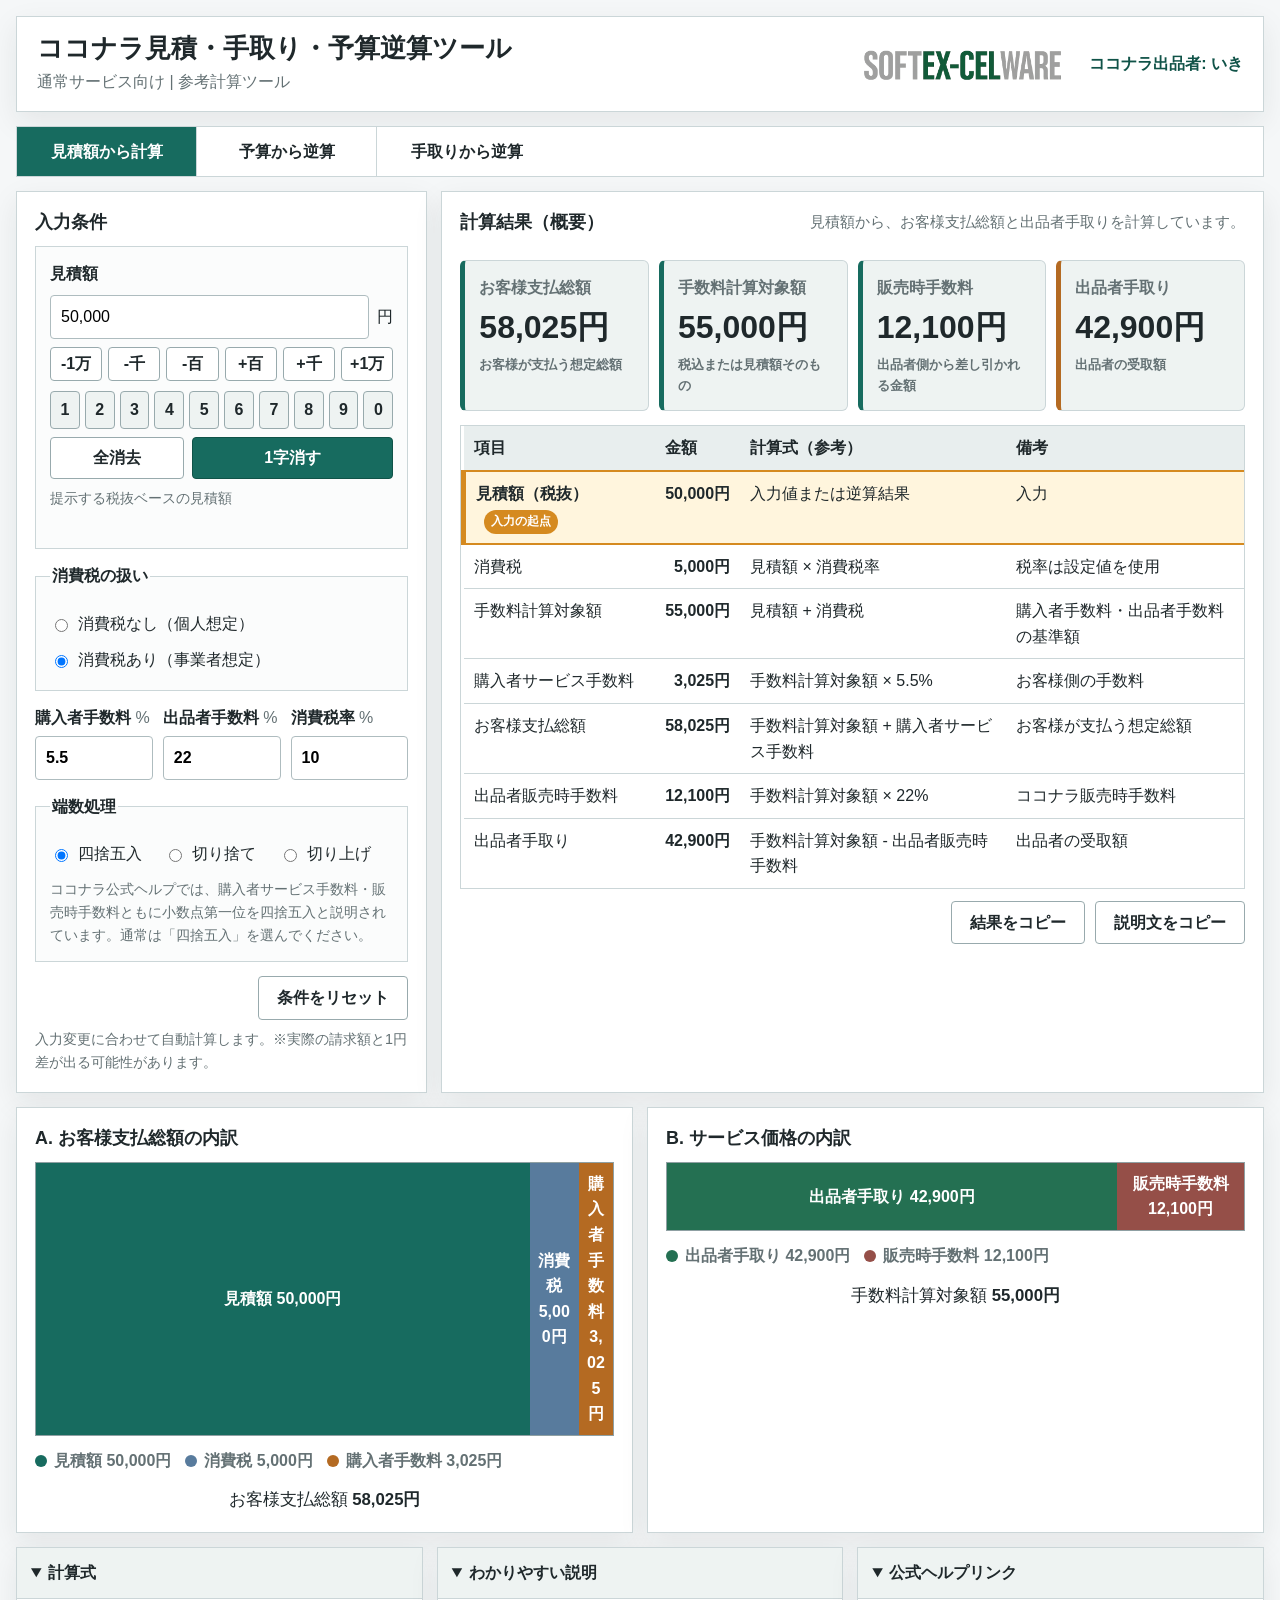
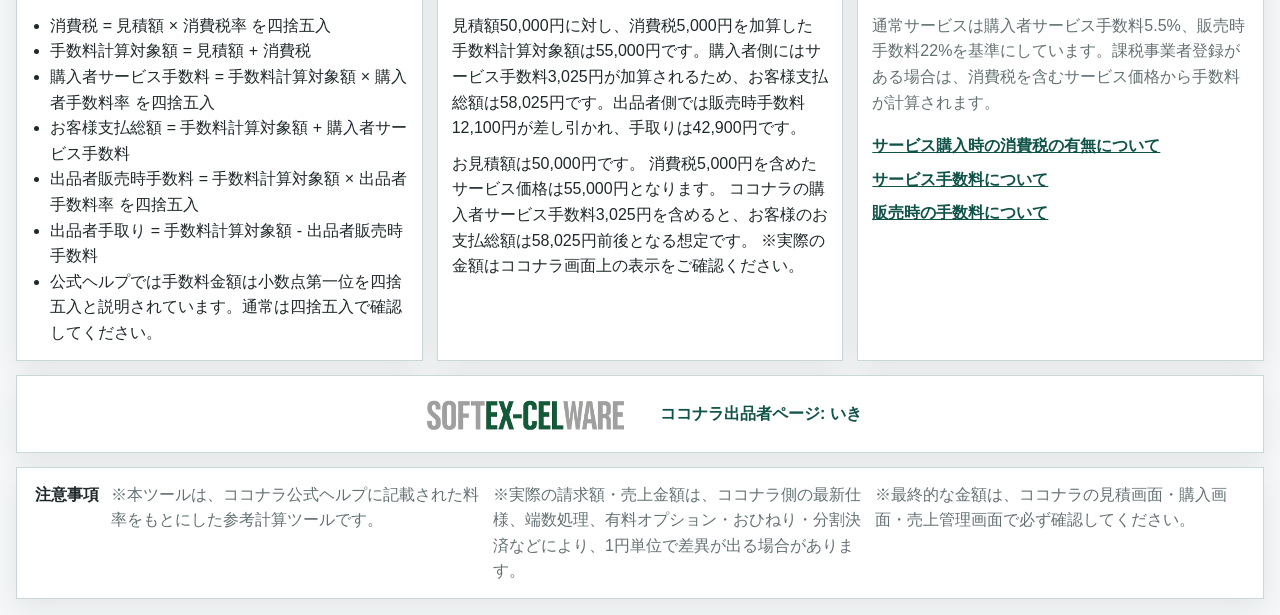
==== index.html @ b49ae282 "Add coconala fee calculator app" ====
<!doctype html>
<html lang="ja">
<head>
  <meta charset="utf-8">
  <meta name="viewport" content="width=device-width, initial-scale=1">
  <title>ココナラ見積・手取り・予算逆算ツール</title>
  <meta name="description" content="ココナラ通常サービス向けの見積額、購入者支払総額、出品者手取りを参考計算するWebツールです。">
  <link rel="stylesheet" href="styles.css">
</head>
<body>
  <div class="app-shell">
    <header class="app-header">
      <div class="title-block">
        <h1>ココナラ見積・手取り・予算逆算ツール</h1>
        <p>通常サービス向け <span aria-hidden="true">|</span> 参考計算ツール</p>
      </div>
      <div class="brand-links" aria-label="関連リンク">
        <a class="brand-logo-link" href="https://www.softex-celware.com/" target="_blank" rel="noreferrer">
          <img src="softex-celwareロゴ 透過 横長.png" alt="Softex Celware">
        </a>
        <a class="profile-link" href="https://coconala.com/users/737430" target="_blank" rel="noreferrer">
          ココナラ出品者: いき
        </a>
      </div>
    </header>

    <nav class="mode-tabs" aria-label="計算モード">
      <button class="mode-tab is-active" type="button" data-mode="fromEstimate">見積額から計算</button>
      <button class="mode-tab" type="button" data-mode="fromBudget">予算から逆算</button>
      <button class="mode-tab" type="button" data-mode="fromNet">手取りから逆算</button>
    </nav>

    <main>
      <section class="workspace">
        <form class="input-panel" id="calculator-form" novalidate>
          <h2>入力条件</h2>

          <div class="field-group primary-input">
            <label for="amount-input" id="amount-label">見積額</label>
            <div class="money-input">
              <input id="amount-input" name="amount" inputmode="numeric" autocomplete="off" value="50,000">
              <span>円</span>
            </div>
            <div class="amount-tools" aria-label="金額を増減">
              <button type="button" data-amount-delta="-10000">-1万</button>
              <button type="button" data-amount-delta="-1000">-千</button>
              <button type="button" data-amount-delta="-100">-百</button>
              <button type="button" data-amount-delta="100">+百</button>
              <button type="button" data-amount-delta="1000">+千</button>
              <button type="button" data-amount-delta="10000">+1万</button>
            </div>
            <div class="number-pad" aria-label="数字入力">
              <button type="button" data-digit="1">1</button>
              <button type="button" data-digit="2">2</button>
              <button type="button" data-digit="3">3</button>
              <button type="button" data-digit="4">4</button>
              <button type="button" data-digit="5">5</button>
              <button type="button" data-digit="6">6</button>
              <button type="button" data-digit="7">7</button>
              <button type="button" data-digit="8">8</button>
              <button type="button" data-digit="9">9</button>
              <button type="button" data-digit="0">0</button>
            </div>
            <div class="number-pad-actions">
              <button type="button" data-number-action="clear">全消去</button>
              <button type="button" data-number-action="backspace">1字消す</button>
            </div>
            <p class="field-note" id="amount-note">提示する税抜ベースの見積額</p>
            <p class="error-message" id="amount-error" role="alert"></p>
          </div>

          <fieldset class="field-group">
            <legend>消費税の扱い</legend>
            <label class="choice">
              <input type="radio" name="taxMode" value="none">
              <span>消費税なし（個人想定）</span>
            </label>
            <label class="choice">
              <input type="radio" name="taxMode" value="taxable" checked>
              <span>消費税あり（事業者想定）</span>
            </label>
          </fieldset>

          <div class="settings-grid" aria-label="各種設定">
            <label>
              <span>購入者手数料</span>
              <input id="buyer-fee-rate" name="buyerFeeRate" type="number" min="0" max="100" step="0.1" value="5.5">
            </label>
            <label>
              <span>出品者手数料</span>
              <input id="seller-fee-rate" name="sellerFeeRate" type="number" min="0" max="100" step="0.1" value="22">
            </label>
            <label>
              <span>消費税率</span>
              <input id="tax-rate" name="taxRate" type="number" min="0" max="100" step="0.1" value="10">
            </label>
          </div>

          <fieldset class="field-group">
            <legend>端数処理</legend>
            <label class="choice">
              <input type="radio" name="roundingMode" value="round" checked>
              <span>四捨五入</span>
            </label>
            <label class="choice">
              <input type="radio" name="roundingMode" value="floor">
              <span>切り捨て</span>
            </label>
            <label class="choice">
              <input type="radio" name="roundingMode" value="ceil">
              <span>切り上げ</span>
            </label>
            <p class="field-note">ココナラ公式ヘルプでは、購入者サービス手数料・販売時手数料ともに小数点第一位を四捨五入と説明されています。通常は「四捨五入」を選んでください。</p>
          </fieldset>

          <div class="form-actions">
            <button class="secondary-button" type="button" id="reset-button">条件をリセット</button>
          </div>

          <p class="mini-notice">入力変更に合わせて自動計算します。※実際の請求額と1円差が出る可能性があります。</p>
        </form>

        <section class="results-panel" aria-live="polite">
          <div class="section-heading">
            <h2>計算結果（概要）</h2>
            <p id="mode-summary">見積額から、お客様支払総額と出品者手取りを計算しています。</p>
          </div>

          <div class="result-cards">
            <article class="result-card">
              <span>お客様支払総額</span>
              <strong id="buyer-total-card">0円</strong>
              <small>お客様が支払う想定総額</small>
            </article>
            <article class="result-card">
              <span>手数料計算対象額</span>
              <strong id="fee-base-card">0円</strong>
              <small>税込または見積額そのもの</small>
            </article>
            <article class="result-card">
              <span>販売時手数料</span>
              <strong id="seller-fee-card">0円</strong>
              <small>出品者側から差し引かれる金額</small>
            </article>
            <article class="result-card accent">
              <span>出品者手取り</span>
              <strong id="seller-net-card">0円</strong>
              <small>出品者の受取額</small>
            </article>
          </div>

          <div class="table-wrap">
            <table>
              <thead>
                <tr>
                  <th>項目</th>
                  <th>金額</th>
                  <th>計算式（参考）</th>
                  <th>備考</th>
                </tr>
              </thead>
              <tbody id="breakdown-table"></tbody>
            </table>
          </div>

          <div class="copy-actions">
            <button class="secondary-button" type="button" id="copy-result">結果をコピー</button>
            <button class="secondary-button" type="button" id="copy-explanation">説明文をコピー</button>
          </div>
        </section>
      </section>

      <section class="bars-grid" aria-label="図解エリア">
        <article class="bar-card">
          <h2>A. お客様支払総額の内訳</h2>
          <div class="stacked-bar" id="buyer-total-bar"></div>
          <div class="bar-legend" id="buyer-total-legend"></div>
          <p class="bar-total">お客様支払総額 <strong id="buyer-total-label">0円</strong></p>
        </article>

        <article class="bar-card">
          <h2>B. サービス価格の内訳</h2>
          <div class="stacked-bar" id="seller-net-bar"></div>
          <div class="bar-legend" id="seller-net-legend"></div>
          <p class="bar-total">手数料計算対象額 <strong id="fee-base-label">0円</strong></p>
        </article>
      </section>

      <section class="details-grid">
        <details open>
          <summary>計算式</summary>
          <div class="details-body" id="formula-panel"></div>
        </details>
        <details open>
          <summary>わかりやすい説明</summary>
          <div class="details-body">
            <p id="seller-explanation"></p>
            <p id="buyer-explanation"></p>
          </div>
        </details>
        <details open>
          <summary>公式ヘルプリンク</summary>
          <div class="details-body links-list">
            <p class="basis-note">通常サービスは購入者サービス手数料5.5%、販売時手数料22%を基準にしています。課税事業者登録がある場合は、消費税を含むサービス価格から手数料が計算されます。</p>
            <a href="https://coconala-support.zendesk.com/hc/ja/articles/29004583450777" target="_blank" rel="noreferrer">サービス購入時の消費税の有無について</a>
            <a href="https://coconala-support.zendesk.com/hc/ja/articles/900005462403" target="_blank" rel="noreferrer">サービス手数料について</a>
            <a href="https://coconala-support.zendesk.com/hc/ja/articles/230180287" target="_blank" rel="noreferrer">販売時の手数料について</a>
          </div>
        </details>
      </section>

      <section class="site-links" aria-label="運営リンク">
        <a href="https://www.softex-celware.com/" target="_blank" rel="noreferrer">
          <img src="softex-celwareロゴ 透過 横長.png" alt="Softex Celware">
        </a>
        <a href="https://coconala.com/users/737430" target="_blank" rel="noreferrer">ココナラ出品者ページ: いき</a>
      </section>

      <section class="notice-box" aria-label="注意事項">
        <strong>注意事項</strong>
        <p>※本ツールは、ココナラ公式ヘルプに記載された料率をもとにした参考計算ツールです。</p>
        <p>※実際の請求額・売上金額は、ココナラ側の最新仕様、端数処理、有料オプション・おひねり・分割決済などにより、1円単位で差異が出る場合があります。</p>
        <p>※最終的な金額は、ココナラの見積画面・購入画面・売上管理画面で必ず確認してください。</p>
      </section>
    </main>
  </div>

  <div class="toast" id="toast" role="status" aria-live="polite"></div>

  <script src="js/calculator.js"></script>
  <script src="js/app.js"></script>
</body>
</html>
---- styles.css ----
:root {
  --bg: #f5f7f8;
  --panel: #ffffff;
  --panel-strong: #eef3f2;
  --text: #1f282b;
  --muted: #647174;
  --line: #cbd6d8;
  --primary: #176b5f;
  --primary-dark: #105348;
  --accent: #b46a22;
  --danger: #b3261e;
  --shadow: 0 10px 28px rgba(31, 40, 43, 0.08);
}

* {
  box-sizing: border-box;
}

body {
  margin: 0;
  background: var(--bg);
  color: var(--text);
  font-family: "Segoe UI", "Yu Gothic UI", "Meiryo", sans-serif;
  line-height: 1.6;
}

button,
input {
  font: inherit;
}

button {
  cursor: pointer;
}

.app-shell {
  max-width: 1440px;
  margin: 0 auto;
  padding: 16px;
}

.app-header {
  display: flex;
  justify-content: space-between;
  align-items: center;
  gap: 16px;
  padding: 16px 20px;
  border: 1px solid var(--line);
  background: var(--panel);
  box-shadow: var(--shadow);
}

.title-block {
  display: grid;
  gap: 4px;
}

.app-header h1 {
  margin: 0;
  font-size: clamp(1.25rem, 2vw, 1.8rem);
  line-height: 1.25;
}

.app-header p,
.brand-links {
  margin: 0;
  color: var(--muted);
}

.brand-links {
  display: flex;
  align-items: center;
  justify-content: end;
  gap: 14px;
  flex-wrap: wrap;
}

.brand-logo-link img,
.site-links img {
  display: block;
  width: min(220px, 36vw);
  height: auto;
  max-height: 48px;
  object-fit: contain;
}

.profile-link,
.site-links a {
  color: var(--primary-dark);
  font-weight: 700;
  text-decoration: none;
}

.profile-link:hover,
.site-links a:hover {
  text-decoration: underline;
}

.mode-tabs {
  display: flex;
  align-items: stretch;
  margin-top: 14px;
  border: 1px solid var(--line);
  background: var(--panel);
  overflow-x: auto;
}

.mode-tab {
  min-width: 180px;
  padding: 12px 20px;
  border: 0;
  border-right: 1px solid var(--line);
  background: var(--panel);
  color: var(--text);
  font-weight: 700;
}

.mode-tab:last-child {
  border-right: 0;
}

.mode-tab.is-active {
  background: var(--primary);
  color: #ffffff;
}

main {
  display: grid;
  gap: 14px;
  margin-top: 14px;
}

.workspace {
  display: grid;
  grid-template-columns: minmax(320px, 0.9fr) minmax(520px, 1.8fr);
  gap: 14px;
  align-items: stretch;
}

.input-panel,
.results-panel,
.bar-card,
details,
.notice-box {
  border: 1px solid var(--line);
  background: var(--panel);
  box-shadow: var(--shadow);
}

.input-panel,
.results-panel {
  padding: 18px;
}

h2 {
  margin: 0 0 12px;
  font-size: 1.12rem;
  line-height: 1.35;
}

.field-group {
  margin: 0 0 14px;
  padding: 14px;
  border: 1px solid var(--line);
  background: #fbfcfc;
}

.field-group legend,
.field-group > label:first-child,
.primary-input > label {
  font-weight: 700;
}

.money-input {
  display: grid;
  grid-template-columns: 1fr auto;
  gap: 8px;
  align-items: center;
  margin-top: 8px;
}

input[type="text"],
input[type="number"],
.money-input input {
  width: 100%;
  min-height: 42px;
  border: 1px solid #aebcbf;
  border-radius: 4px;
  padding: 8px 10px;
  background: #ffffff;
}

.field-note,
.mini-notice {
  margin: 8px 0 0;
  color: var(--muted);
  font-size: 0.9rem;
}

.amount-tools {
  display: grid;
  grid-template-columns: repeat(6, minmax(0, 1fr));
  gap: 6px;
  margin-top: 8px;
}

.amount-tools button,
.number-pad button,
.number-pad-actions button {
  min-height: 34px;
  border: 1px solid #98aaad;
  border-radius: 4px;
  background: #ffffff;
  color: var(--text);
  font-weight: 700;
}

.amount-tools button:hover,
.number-pad button:hover,
.number-pad-actions button:hover {
  border-color: var(--primary);
  color: var(--primary-dark);
}

.number-pad {
  display: grid;
  grid-template-columns: repeat(10, minmax(0, 1fr));
  gap: 5px;
  margin-top: 10px;
}

.number-pad button {
  min-height: 38px;
  background: #eef3f2;
}

.number-pad-actions {
  display: grid;
  grid-template-columns: 1fr 1.5fr;
  gap: 8px;
  margin-top: 8px;
}

.number-pad-actions button {
  min-height: 42px;
}

.number-pad-actions button:last-child {
  background: var(--primary);
  border-color: var(--primary-dark);
  color: #ffffff;
}

.error-message {
  min-height: 1.3em;
  margin: 6px 0 0;
  color: var(--danger);
  font-weight: 700;
  font-size: 0.9rem;
}

.choice {
  display: inline-flex;
  align-items: center;
  gap: 7px;
  margin: 8px 18px 0 0;
}

.settings-grid {
  display: grid;
  grid-template-columns: repeat(3, minmax(0, 1fr));
  gap: 10px;
  margin-bottom: 14px;
}

.settings-grid label {
  display: grid;
  gap: 6px;
  font-weight: 700;
}

.settings-grid label span::after {
  content: " %";
  color: var(--muted);
  font-weight: 400;
}

.form-actions,
.copy-actions {
  display: flex;
  flex-wrap: wrap;
  gap: 10px;
  justify-content: flex-end;
}

.secondary-button {
  min-height: 42px;
  border-radius: 4px;
  padding: 8px 18px;
  font-weight: 700;
}

.secondary-button {
  border: 1px solid #98aaad;
  background: #ffffff;
  color: var(--text);
}

.section-heading {
  display: flex;
  justify-content: space-between;
  align-items: start;
  gap: 12px;
}

.section-heading p {
  max-width: 42rem;
  margin: 0;
  color: var(--muted);
  font-size: 0.94rem;
}

.result-cards {
  display: grid;
  grid-template-columns: repeat(4, minmax(0, 1fr));
  gap: 10px;
  margin: 14px 0;
}

.result-card {
  min-height: 124px;
  border: 1px solid var(--line);
  border-left: 5px solid var(--primary);
  border-radius: 6px;
  padding: 14px;
  background: var(--panel-strong);
}

.result-card.accent {
  border-left-color: var(--accent);
}

.result-card span,
.result-card small {
  display: block;
  color: var(--muted);
  font-weight: 700;
}

.result-card strong {
  display: block;
  margin: 8px 0;
  font-size: clamp(1.45rem, 2.6vw, 2rem);
  line-height: 1.15;
  word-break: keep-all;
}

.table-wrap {
  overflow-x: auto;
  border: 1px solid var(--line);
}

table {
  width: 100%;
  min-width: 760px;
  border-collapse: collapse;
  background: #ffffff;
}

th,
td {
  border-bottom: 1px solid var(--line);
  padding: 9px 10px;
  text-align: left;
  vertical-align: top;
}

th {
  background: #e8eeee;
  font-weight: 700;
}

td:nth-child(2) {
  text-align: right;
  font-weight: 700;
  white-space: nowrap;
}

tr:last-child td {
  border-bottom: 0;
}

.source-row td {
  background: #fff5dd;
  border-top: 2px solid #d58a20;
  border-bottom: 2px solid #d58a20;
}

.source-row td:first-child {
  border-left: 5px solid #d58a20;
  font-weight: 800;
}

.source-badge {
  display: inline-block;
  margin-left: 8px;
  padding: 2px 7px;
  border-radius: 999px;
  background: #d58a20;
  color: #ffffff;
  font-size: 0.78rem;
  font-weight: 800;
  white-space: nowrap;
}

.copy-actions {
  margin-top: 12px;
}

.bars-grid {
  display: grid;
  grid-template-columns: repeat(2, minmax(0, 1fr));
  gap: 14px;
}

.bar-card {
  padding: 18px;
}

.stacked-bar {
  display: flex;
  min-height: 64px;
  overflow: hidden;
  border: 1px solid #8fa0a3;
  background: #edf1f2;
}

.bar-segment {
  display: grid;
  place-items: center;
  min-width: 34px;
  padding: 8px;
  color: #ffffff;
  font-weight: 700;
  text-align: center;
  overflow-wrap: anywhere;
}

.segment-estimate {
  background: #176b5f;
}

.segment-tax {
  background: #587b9d;
}

.segment-buyer-fee {
  background: #b46a22;
}

.segment-net {
  background: #247052;
}

.segment-seller-fee {
  background: #954f48;
}

.bar-legend {
  display: flex;
  flex-wrap: wrap;
  gap: 10px 14px;
  margin-top: 12px;
}

.legend-item {
  display: inline-flex;
  align-items: center;
  gap: 7px;
  color: var(--muted);
  font-weight: 700;
}

.legend-dot {
  width: 12px;
  height: 12px;
  border-radius: 50%;
  flex: 0 0 auto;
}

.bar-total {
  margin: 14px 0 0;
  text-align: center;
  font-size: 1.05rem;
}

.details-grid {
  display: grid;
  grid-template-columns: repeat(3, minmax(0, 1fr));
  gap: 14px;
}

details {
  min-height: 150px;
}

summary {
  padding: 12px 14px;
  border-bottom: 1px solid var(--line);
  background: #eef3f2;
  font-weight: 700;
  cursor: pointer;
}

.details-body {
  padding: 14px;
}

.details-body p {
  margin: 0 0 10px;
}

.formula-list {
  margin: 0;
  padding-left: 1.2em;
}

.links-list {
  display: grid;
  gap: 8px;
}

.basis-note {
  margin: 0 0 4px;
  color: var(--muted);
}

.links-list a {
  color: var(--primary-dark);
  font-weight: 700;
}

.site-links {
  display: flex;
  align-items: center;
  justify-content: center;
  flex-wrap: wrap;
  gap: 14px 22px;
  padding: 14px 18px;
  border: 1px solid var(--line);
  background: var(--panel);
  box-shadow: var(--shadow);
}

.notice-box {
  display: grid;
  grid-template-columns: auto 1fr 1fr 1fr;
  gap: 12px;
  align-items: start;
  padding: 14px 18px;
}

.notice-box p {
  margin: 0;
  color: var(--muted);
}

.toast {
  position: fixed;
  right: 20px;
  bottom: 20px;
  z-index: 10;
  min-width: 220px;
  max-width: calc(100vw - 40px);
  padding: 12px 14px;
  border-radius: 6px;
  background: #1f282b;
  color: #ffffff;
  opacity: 0;
  transform: translateY(8px);
  pointer-events: none;
  transition: opacity 160ms ease, transform 160ms ease;
}

.toast.is-visible {
  opacity: 1;
  transform: translateY(0);
}

@media (max-width: 1100px) {
  .workspace,
  .bars-grid,
  .details-grid {
    grid-template-columns: 1fr;
  }

  .result-cards {
    grid-template-columns: repeat(2, minmax(0, 1fr));
  }

  .notice-box {
    grid-template-columns: 1fr;
  }
}

@media (max-width: 720px) {
  .app-shell {
    padding: 10px;
  }

  .app-header,
  .section-heading {
    display: grid;
  }

  .brand-links {
    justify-content: start;
  }

  .mode-tab {
    min-width: 150px;
    padding: 10px 14px;
  }

  .input-panel,
  .results-panel,
  .bar-card {
    padding: 14px;
  }

  .settings-grid,
  .result-cards {
    grid-template-columns: 1fr;
  }

  .form-actions,
  .copy-actions {
    justify-content: stretch;
  }

  .secondary-button {
    width: 100%;
  }

  .amount-tools {
    grid-template-columns: repeat(3, minmax(0, 1fr));
  }

  .number-pad {
    grid-template-columns: repeat(5, minmax(0, 1fr));
  }

  .choice {
    display: flex;
    margin-right: 0;
  }

  .bar-segment {
    font-size: 0.78rem;
  }
}
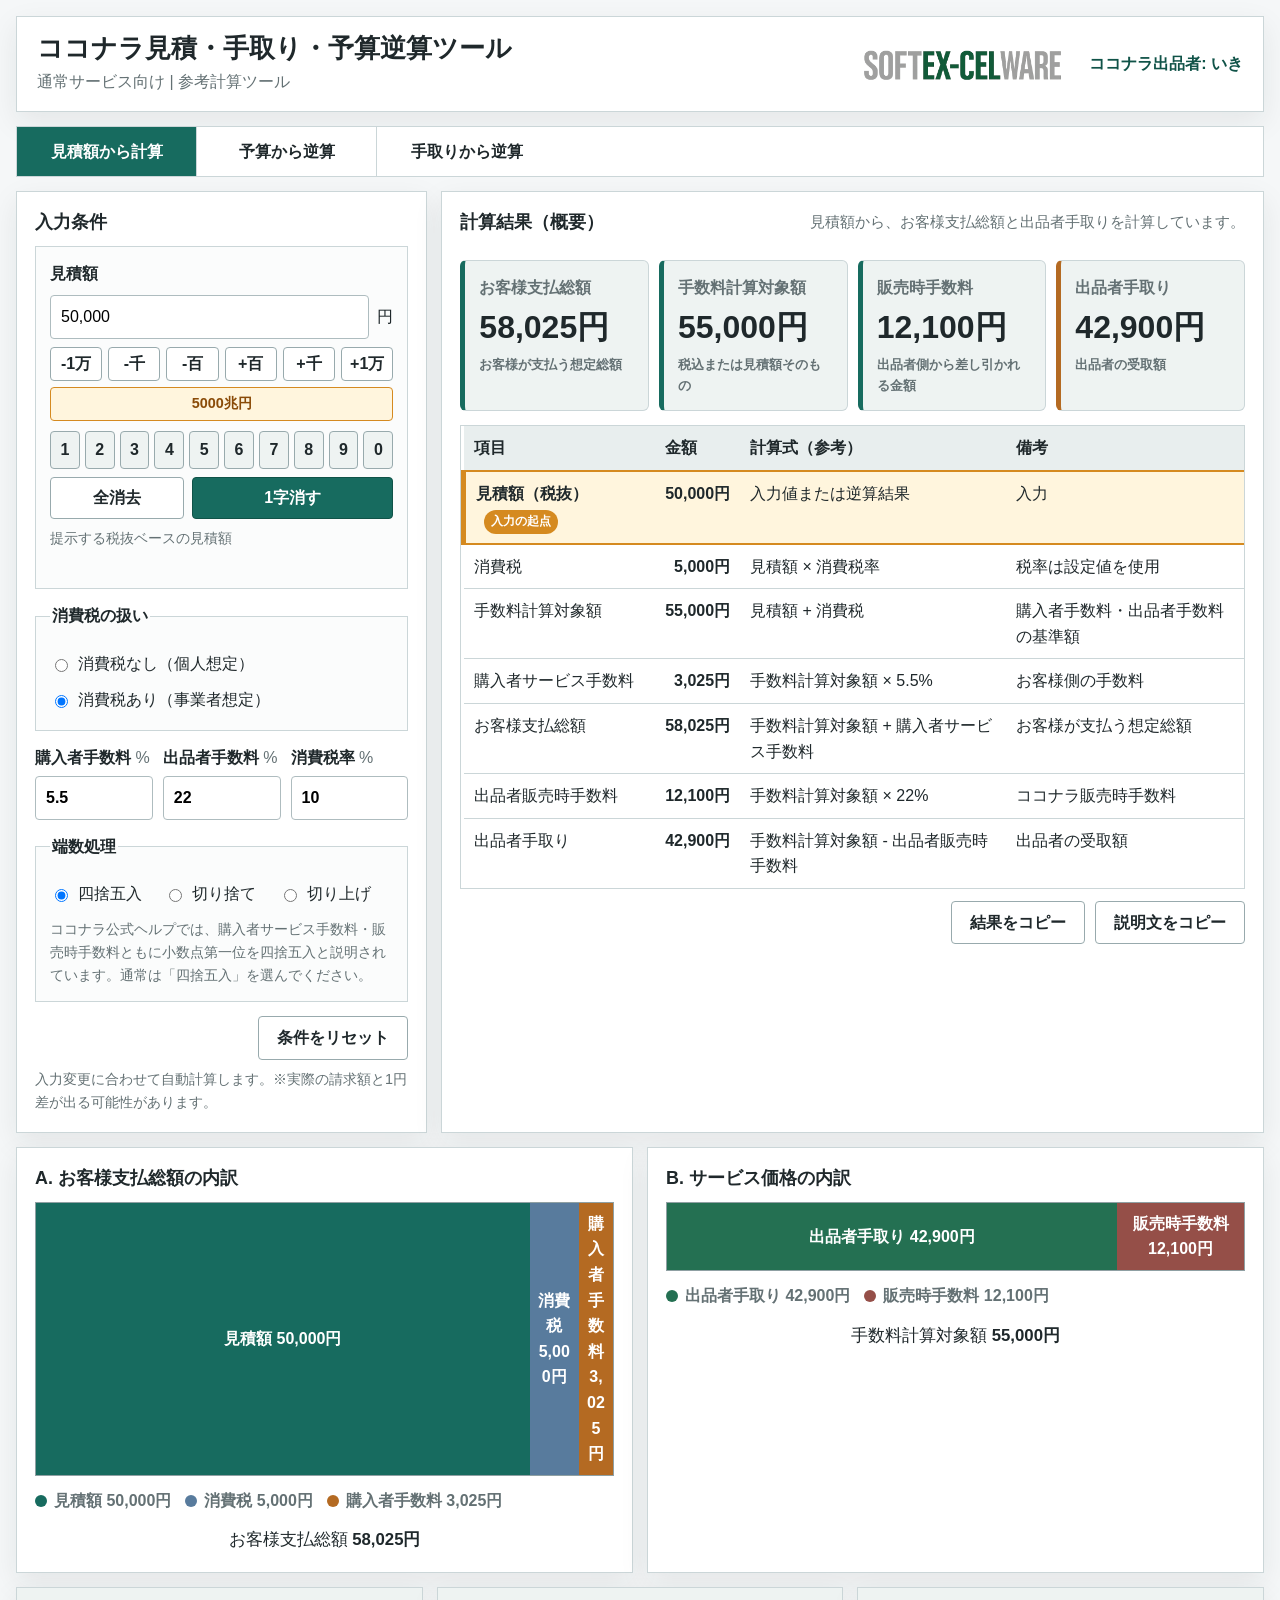
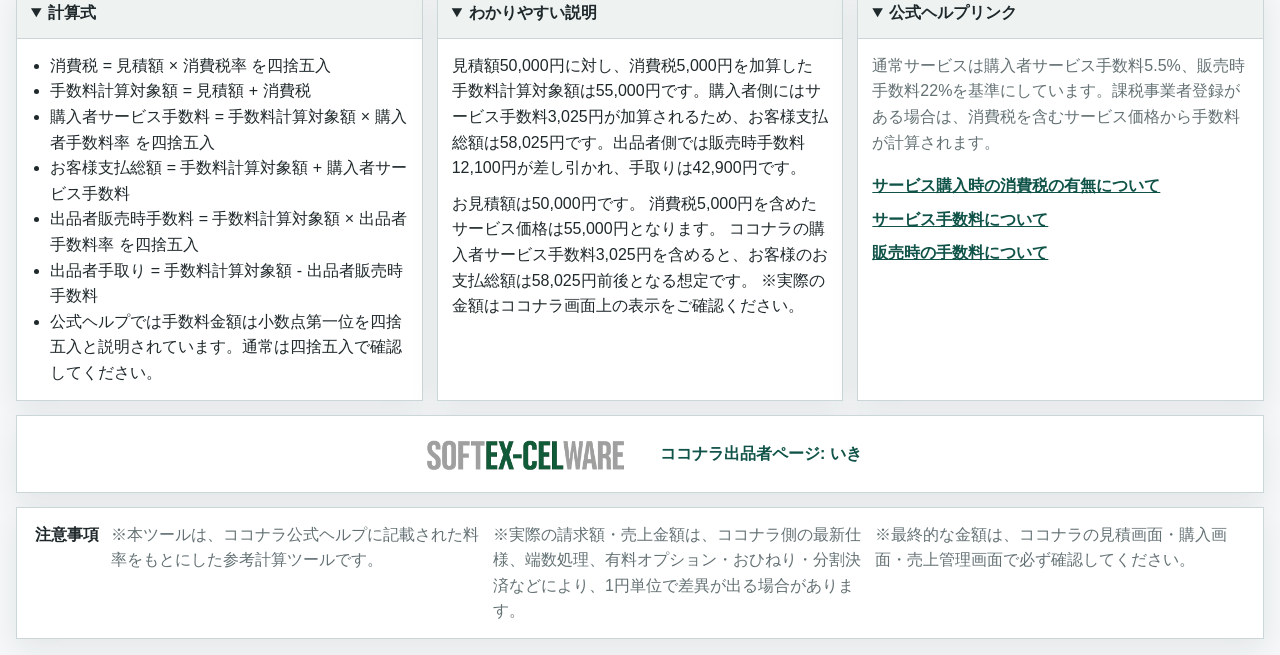
==== commit d34ac356: "Add favicon and large amount controls" ====
--- a/index.html
+++ b/index.html
@@ -5,6 +5,8 @@
   <meta name="viewport" content="width=device-width, initial-scale=1">
   <title>ココナラ見積・手取り・予算逆算ツール</title>
   <meta name="description" content="ココナラ通常サービス向けの見積額、購入者支払総額、出品者手取りを参考計算するWebツールです。">
+  <link rel="icon" type="image/png" href="ファビコン用.png">
+  <link rel="apple-touch-icon" href="ファビコン用.png">
   <link rel="stylesheet" href="styles.css">
 </head>
 <body>
@@ -48,6 +50,7 @@
               <button type="button" data-amount-delta="100">+百</button>
               <button type="button" data-amount-delta="1000">+千</button>
               <button type="button" data-amount-delta="10000">+1万</button>
+              <button class="special-amount-button" type="button" data-amount-set="5000000000000000">5000兆円</button>
             </div>
             <div class="number-pad" aria-label="数字入力">
               <button type="button" data-digit="1">1</button>
--- a/styles.css
+++ b/styles.css
@@ -24,6 +24,12 @@
   line-height: 1.6;
 }
 
+html,
+body {
+  width: 100%;
+  overflow-x: hidden;
+}
+
 button,
 input {
   font: inherit;
@@ -137,6 +143,12 @@
   align-items: stretch;
 }
 
+.workspace > *,
+.bars-grid > *,
+.details-grid > * {
+  min-width: 0;
+}
+
 .input-panel,
 .results-panel,
 .bar-card,
@@ -222,6 +234,15 @@
   color: var(--primary-dark);
 }
 
+.special-amount-button {
+  grid-column: 1 / -1;
+  min-height: 32px;
+  background: #fff5dd !important;
+  border-color: #d58a20 !important;
+  color: #8a4b08 !important;
+  font-size: 0.9rem;
+}
+
 .number-pad {
   display: grid;
   grid-template-columns: repeat(10, minmax(0, 1fr));
@@ -352,7 +373,32 @@
   margin: 8px 0;
   font-size: clamp(1.45rem, 2.6vw, 2rem);
   line-height: 1.15;
-  word-break: keep-all;
+  overflow-wrap: anywhere;
+  word-break: normal;
+}
+
+.result-card strong.amount-size-l {
+  font-size: clamp(1.24rem, 2.1vw, 1.62rem);
+}
+
+.result-card strong.amount-size-xl {
+  font-size: clamp(1.02rem, 1.75vw, 1.34rem);
+}
+
+.result-card strong.amount-size-xxl {
+  font-size: clamp(0.88rem, 1.45vw, 1.08rem);
+}
+
+.bar-total strong.amount-size-l {
+  font-size: 0.95em;
+}
+
+.bar-total strong.amount-size-xl,
+.bar-total strong.amount-size-xxl {
+  display: block;
+  margin-top: 2px;
+  font-size: 0.88em;
+  overflow-wrap: anywhere;
 }
 
 .table-wrap {
@@ -605,7 +651,8 @@
 
 @media (max-width: 720px) {
   .app-shell {
-    padding: 10px;
+    width: 100%;
+    padding: 8px;
   }
 
   .app-header,
@@ -613,19 +660,53 @@
     display: grid;
   }
 
+  .app-header {
+    padding: 14px;
+    gap: 10px;
+  }
+
+  .app-header h1 {
+    font-size: 1.14rem;
+  }
+
   .brand-links {
     justify-content: start;
+    gap: 8px;
+  }
+
+  .brand-logo-link img,
+  .site-links img {
+    width: min(180px, 58vw);
+    max-height: 38px;
+  }
+
+  .profile-link {
+    font-size: 0.92rem;
+  }
+
+  .mode-tabs {
+    display: grid;
+    grid-template-columns: repeat(3, minmax(0, 1fr));
+    overflow: visible;
   }
 
   .mode-tab {
-    min-width: 150px;
-    padding: 10px 14px;
+    min-width: 0;
+    padding: 10px 6px;
+    border-right: 1px solid var(--line);
+    font-size: 0.86rem;
+    line-height: 1.35;
+    white-space: normal;
   }
 
   .input-panel,
   .results-panel,
   .bar-card {
-    padding: 14px;
+    padding: 12px;
+  }
+
+  .field-group {
+    padding: 12px;
   }
 
   .settings-grid,
@@ -643,11 +724,26 @@
   }
 
   .amount-tools {
-    grid-template-columns: repeat(3, minmax(0, 1fr));
+    grid-template-columns: repeat(2, minmax(0, 1fr));
+    gap: 7px;
+  }
+
+  .special-amount-button {
+    grid-column: 1 / -1;
   }
 
   .number-pad {
     grid-template-columns: repeat(5, minmax(0, 1fr));
+    gap: 7px;
+  }
+
+  .amount-tools button,
+  .number-pad button {
+    min-height: 42px;
+  }
+
+  .number-pad-actions {
+    grid-template-columns: 1fr 1fr;
   }
 
   .choice {
@@ -658,4 +754,86 @@
   .bar-segment {
     font-size: 0.78rem;
   }
-}
+
+  .table-wrap {
+    overflow: visible;
+    border: 0;
+  }
+
+  table,
+  thead,
+  tbody,
+  tr,
+  td {
+    display: block;
+    width: 100%;
+    min-width: 0;
+  }
+
+  table {
+    background: transparent;
+  }
+
+  thead {
+    display: none;
+  }
+
+  tr {
+    margin-bottom: 10px;
+    border: 1px solid var(--line);
+    border-radius: 6px;
+    background: #ffffff;
+    overflow: hidden;
+  }
+
+  td {
+    display: grid;
+    grid-template-columns: 7.5em minmax(0, 1fr);
+    gap: 8px;
+    border-bottom: 1px solid var(--line);
+    padding: 8px 10px;
+    text-align: left;
+  }
+
+  td::before {
+    color: var(--muted);
+    font-weight: 700;
+  }
+
+  td:nth-child(1)::before {
+    content: "項目";
+  }
+
+  td:nth-child(2)::before {
+    content: "金額";
+  }
+
+  td:nth-child(3)::before {
+    content: "計算式";
+  }
+
+  td:nth-child(4)::before {
+    content: "備考";
+  }
+
+  td:nth-child(2) {
+    text-align: left;
+    white-space: normal;
+  }
+
+  .source-row td {
+    border-top: 0;
+    border-bottom: 1px solid var(--line);
+  }
+
+  .source-row td:first-child {
+    border-left: 0;
+    border-top: 5px solid #d58a20;
+  }
+
+  .source-badge {
+    display: block;
+    width: fit-content;
+    margin: 4px 0 0;
+  }
+}
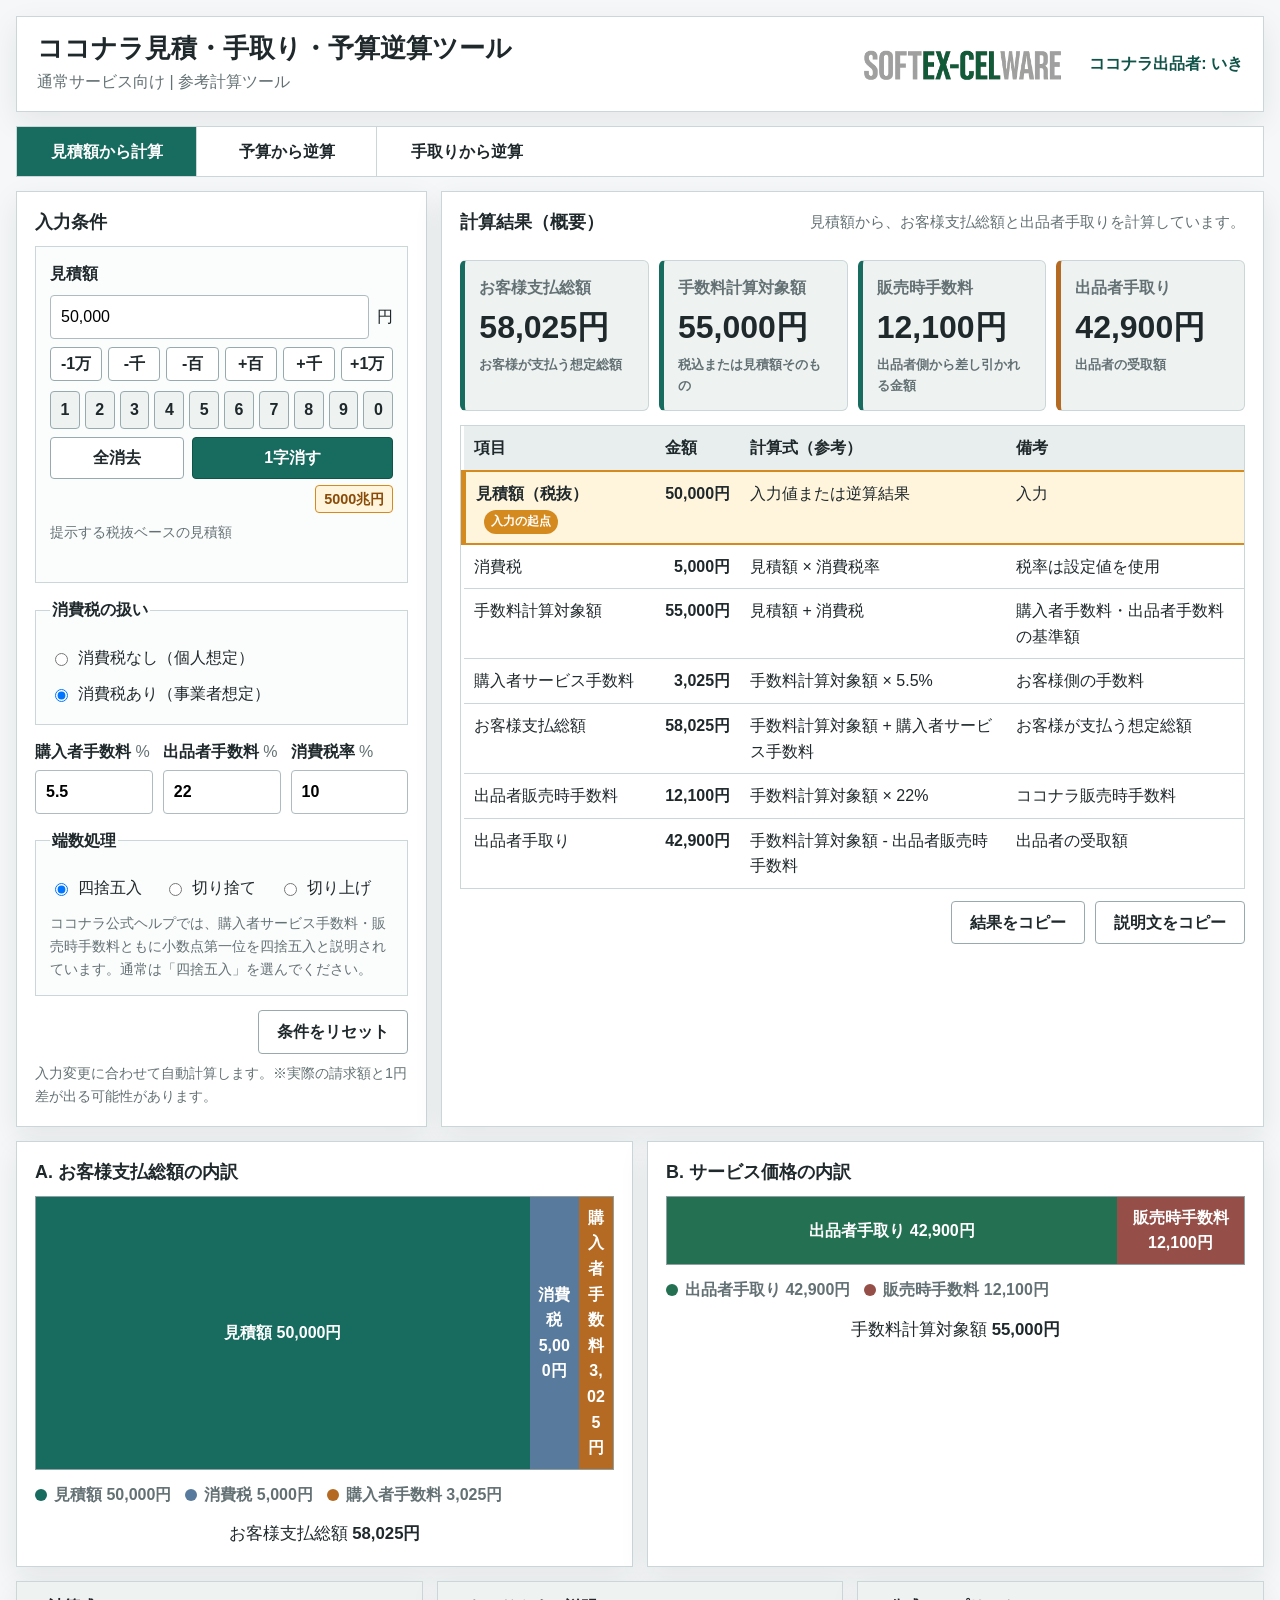
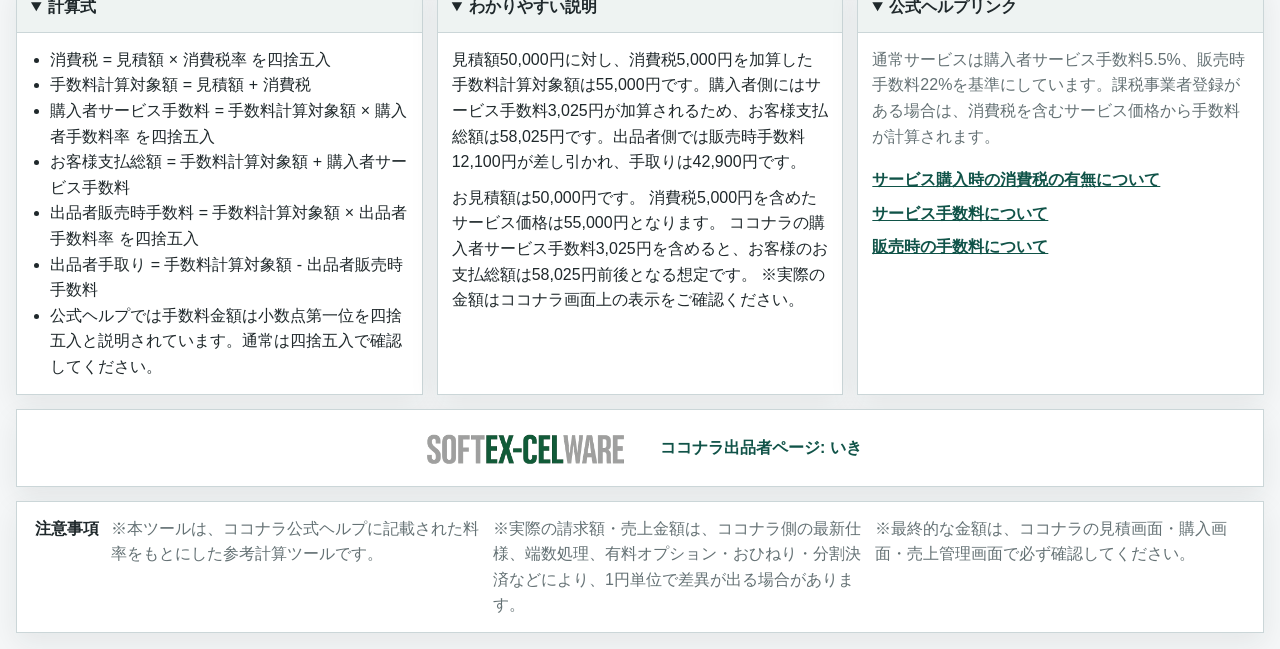
==== commit f46f90b6: "Tone down large amount shortcut" ====
--- a/index.html
+++ b/index.html
@@ -50,7 +50,6 @@
               <button type="button" data-amount-delta="100">+百</button>
               <button type="button" data-amount-delta="1000">+千</button>
               <button type="button" data-amount-delta="10000">+1万</button>
-              <button class="special-amount-button" type="button" data-amount-set="5000000000000000">5000兆円</button>
             </div>
             <div class="number-pad" aria-label="数字入力">
               <button type="button" data-digit="1">1</button>
@@ -67,6 +66,9 @@
             <div class="number-pad-actions">
               <button type="button" data-number-action="clear">全消去</button>
               <button type="button" data-number-action="backspace">1字消す</button>
+            </div>
+            <div class="special-amount-row">
+              <button class="special-amount-button" type="button" data-amount-set="5000000000000000">5000兆円</button>
             </div>
             <p class="field-note" id="amount-note">提示する税抜ベースの見積額</p>
             <p class="error-message" id="amount-error" role="alert"></p>
--- a/styles.css
+++ b/styles.css
@@ -234,15 +234,6 @@
   color: var(--primary-dark);
 }
 
-.special-amount-button {
-  grid-column: 1 / -1;
-  min-height: 32px;
-  background: #fff5dd !important;
-  border-color: #d58a20 !important;
-  color: #8a4b08 !important;
-  font-size: 0.9rem;
-}
-
 .number-pad {
   display: grid;
   grid-template-columns: repeat(10, minmax(0, 1fr));
@@ -270,6 +261,30 @@
   background: var(--primary);
   border-color: var(--primary-dark);
   color: #ffffff;
+}
+
+.special-amount-row {
+  display: flex;
+  justify-content: flex-end;
+  margin-top: 6px;
+}
+
+.special-amount-button {
+  min-height: 28px;
+  width: auto;
+  border: 1px solid #d58a20;
+  border-radius: 4px;
+  padding: 2px 8px;
+  background: #fff5dd;
+  color: #8a4b08;
+  font-size: 0.9rem;
+  font-weight: 700;
+  line-height: 1.25;
+}
+
+.special-amount-button:hover {
+  border-color: #a96910;
+  color: #6f3900;
 }
 
 .error-message {
@@ -728,8 +743,8 @@
     gap: 7px;
   }
 
-  .special-amount-button {
-    grid-column: 1 / -1;
+  .special-amount-row {
+    justify-content: flex-end;
   }
 
   .number-pad {
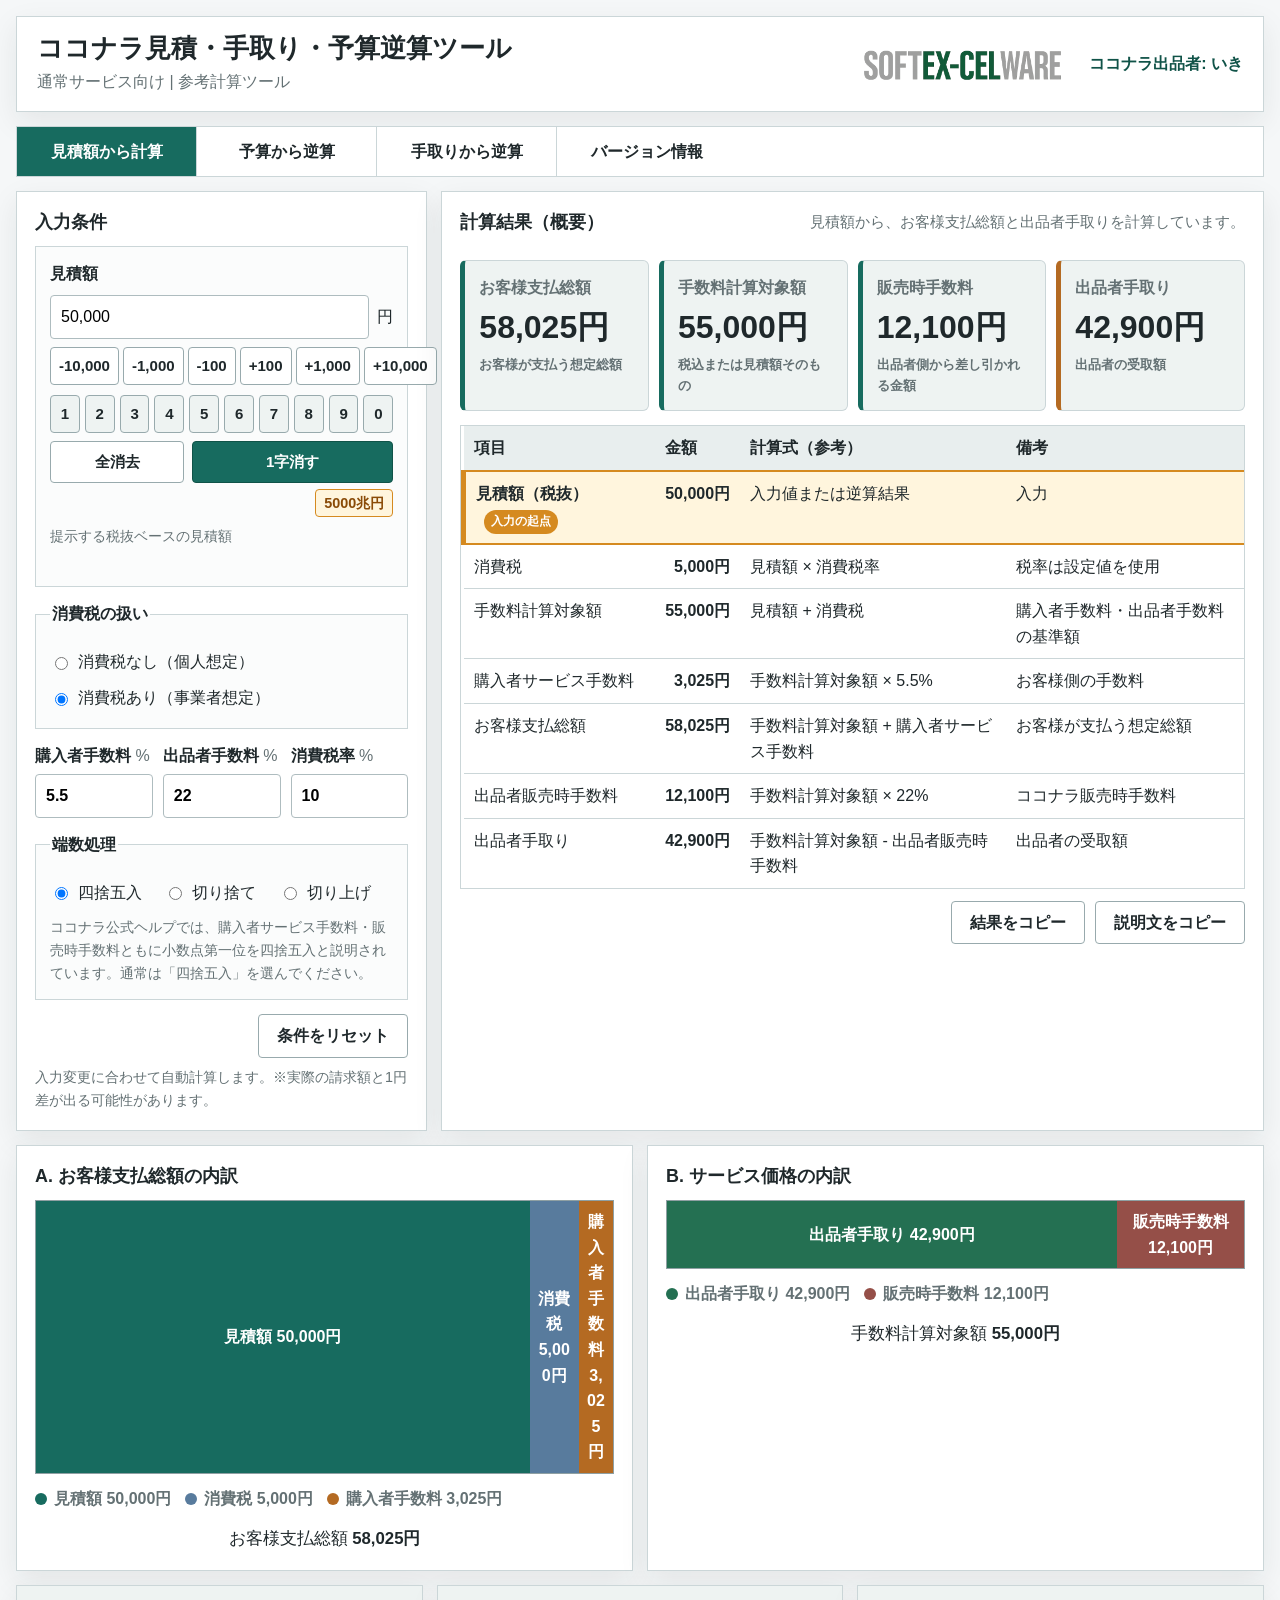
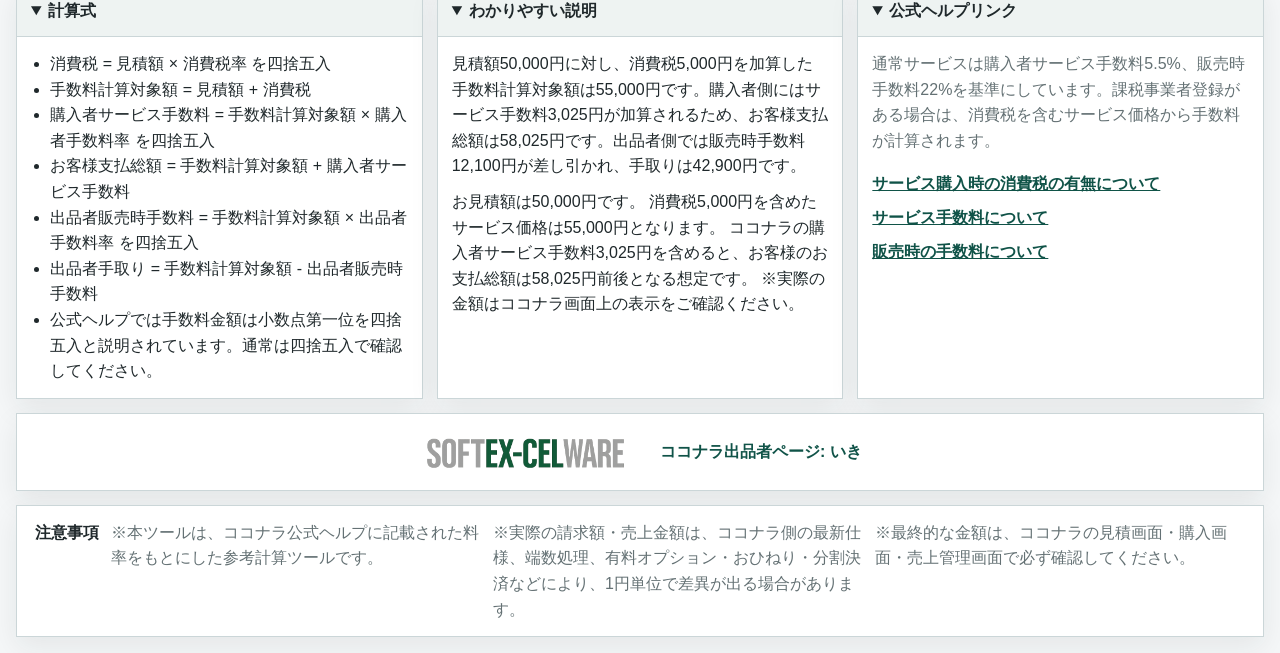
==== commit 1da932cb: "Add version page and SEO metadata" ====
--- a/index.html
+++ b/index.html
@@ -5,6 +5,14 @@
   <meta name="viewport" content="width=device-width, initial-scale=1">
   <title>ココナラ見積・手取り・予算逆算ツール</title>
   <meta name="description" content="ココナラ通常サービス向けの見積額、購入者支払総額、出品者手取りを参考計算するWebツールです。">
+  <link rel="canonical" href="https://coconala-fee-calculator.vercel.app/">
+  <meta property="og:type" content="website">
+  <meta property="og:site_name" content="ココナラ見積・手取り・予算逆算ツール">
+  <meta property="og:title" content="ココナラ見積・手取り・予算逆算ツール">
+  <meta property="og:description" content="ココナラ通常サービス向けの見積額、購入者支払総額、出品者手取りを参考計算するWebツールです。">
+  <meta property="og:url" content="https://coconala-fee-calculator.vercel.app/">
+  <meta property="og:image" content="https://coconala-fee-calculator.vercel.app/LP%E7%94%BB%E5%83%8F.png">
+  <meta name="twitter:card" content="summary">
   <link rel="icon" type="image/png" href="ファビコン用.png">
   <link rel="apple-touch-icon" href="ファビコン用.png">
   <link rel="stylesheet" href="styles.css">
@@ -30,6 +38,7 @@
       <button class="mode-tab is-active" type="button" data-mode="fromEstimate">見積額から計算</button>
       <button class="mode-tab" type="button" data-mode="fromBudget">予算から逆算</button>
       <button class="mode-tab" type="button" data-mode="fromNet">手取りから逆算</button>
+      <a class="mode-tab" href="version.html">バージョン情報</a>
     </nav>
 
     <main>
@@ -44,12 +53,12 @@
               <span>円</span>
             </div>
             <div class="amount-tools" aria-label="金額を増減">
-              <button type="button" data-amount-delta="-10000">-1万</button>
-              <button type="button" data-amount-delta="-1000">-千</button>
-              <button type="button" data-amount-delta="-100">-百</button>
-              <button type="button" data-amount-delta="100">+百</button>
-              <button type="button" data-amount-delta="1000">+千</button>
-              <button type="button" data-amount-delta="10000">+1万</button>
+              <button type="button" data-amount-delta="-10000">-10,000</button>
+              <button type="button" data-amount-delta="-1000">-1,000</button>
+              <button type="button" data-amount-delta="-100">-100</button>
+              <button type="button" data-amount-delta="100">+100</button>
+              <button type="button" data-amount-delta="1000">+1,000</button>
+              <button type="button" data-amount-delta="10000">+10,000</button>
             </div>
             <div class="number-pad" aria-label="数字入力">
               <button type="button" data-digit="1">1</button>
--- a/styles.css
+++ b/styles.css
@@ -112,6 +112,8 @@
 }
 
 .mode-tab {
+  display: grid;
+  place-items: center;
   min-width: 180px;
   padding: 12px 20px;
   border: 0;
@@ -119,6 +121,8 @@
   background: var(--panel);
   color: var(--text);
   font-weight: 700;
+  text-align: center;
+  text-decoration: none;
 }
 
 .mode-tab:last-child {
@@ -152,6 +156,7 @@
 .input-panel,
 .results-panel,
 .bar-card,
+.version-panel,
 details,
 .notice-box {
   border: 1px solid var(--line);
@@ -160,7 +165,8 @@
 }
 
 .input-panel,
-.results-panel {
+.results-panel,
+.version-panel {
   padding: 18px;
 }
 
@@ -211,8 +217,9 @@
 
 .amount-tools {
   display: grid;
-  grid-template-columns: repeat(6, minmax(0, 1fr));
-  gap: 6px;
+  grid-template-columns: repeat(6, max-content);
+  justify-content: space-between;
+  gap: 4px;
   margin-top: 8px;
 }
 
@@ -220,11 +227,15 @@
 .number-pad button,
 .number-pad-actions button {
   min-height: 34px;
+  min-width: max-content;
   border: 1px solid #98aaad;
   border-radius: 4px;
+  padding: 6px 8px;
   background: #ffffff;
   color: var(--text);
   font-weight: 700;
+  font-size: 0.94rem;
+  white-space: nowrap;
 }
 
 .amount-tools button:hover,
@@ -624,6 +635,83 @@
 .notice-box p {
   margin: 0;
   color: var(--muted);
+}
+
+.version-list {
+  display: grid;
+  gap: 14px;
+  margin: 14px 0 0;
+  padding: 0;
+  list-style: none;
+}
+
+.version-lead {
+  margin: 12px 0 0;
+  color: var(--muted);
+}
+
+.version-lead a {
+  color: var(--primary-dark);
+  font-weight: 700;
+}
+
+.version-actions {
+  display: flex;
+  margin-top: 12px;
+}
+
+.primary-link-button {
+  display: inline-grid;
+  place-items: center;
+  min-height: 42px;
+  border: 1px solid var(--primary-dark);
+  border-radius: 4px;
+  padding: 8px 18px;
+  background: var(--primary);
+  color: #ffffff;
+  font-weight: 700;
+  text-decoration: none;
+}
+
+.primary-link-button:hover {
+  background: var(--primary-dark);
+}
+
+.version-entry {
+  border: 1px solid var(--line);
+  border-left: 5px solid var(--primary);
+  padding: 14px;
+  background: #fbfcfc;
+}
+
+.version-entry:first-child {
+  border-left-color: var(--accent);
+}
+
+.version-meta {
+  display: flex;
+  align-items: baseline;
+  justify-content: space-between;
+  gap: 12px;
+  margin-bottom: 8px;
+}
+
+.version-meta strong {
+  font-size: 1.12rem;
+}
+
+.version-meta time {
+  color: var(--muted);
+  font-weight: 700;
+}
+
+.version-entry ul {
+  margin: 0;
+  padding-left: 1.25em;
+}
+
+.version-entry li + li {
+  margin-top: 4px;
 }
 
 .toast {
@@ -701,7 +789,7 @@
 
   .mode-tabs {
     display: grid;
-    grid-template-columns: repeat(3, minmax(0, 1fr));
+    grid-template-columns: repeat(2, minmax(0, 1fr));
     overflow: visible;
   }
 
@@ -716,8 +804,19 @@
 
   .input-panel,
   .results-panel,
-  .bar-card {
+  .bar-card,
+  .version-panel {
     padding: 12px;
+  }
+
+  .version-meta {
+    display: grid;
+    gap: 2px;
+  }
+
+  .version-actions,
+  .primary-link-button {
+    width: 100%;
   }
 
   .field-group {
@@ -739,8 +838,38 @@
   }
 
   .amount-tools {
-    grid-template-columns: repeat(2, minmax(0, 1fr));
+    grid-template-columns: minmax(0, 1fr) minmax(0, 1fr);
+    justify-content: stretch;
     gap: 7px;
+  }
+
+  .amount-tools button {
+    width: 100%;
+    min-width: 0;
+  }
+
+  .amount-tools button:nth-child(1) {
+    order: 1;
+  }
+
+  .amount-tools button:nth-child(2) {
+    order: 3;
+  }
+
+  .amount-tools button:nth-child(3) {
+    order: 5;
+  }
+
+  .amount-tools button:nth-child(4) {
+    order: 6;
+  }
+
+  .amount-tools button:nth-child(5) {
+    order: 4;
+  }
+
+  .amount-tools button:nth-child(6) {
+    order: 2;
   }
 
   .special-amount-row {
